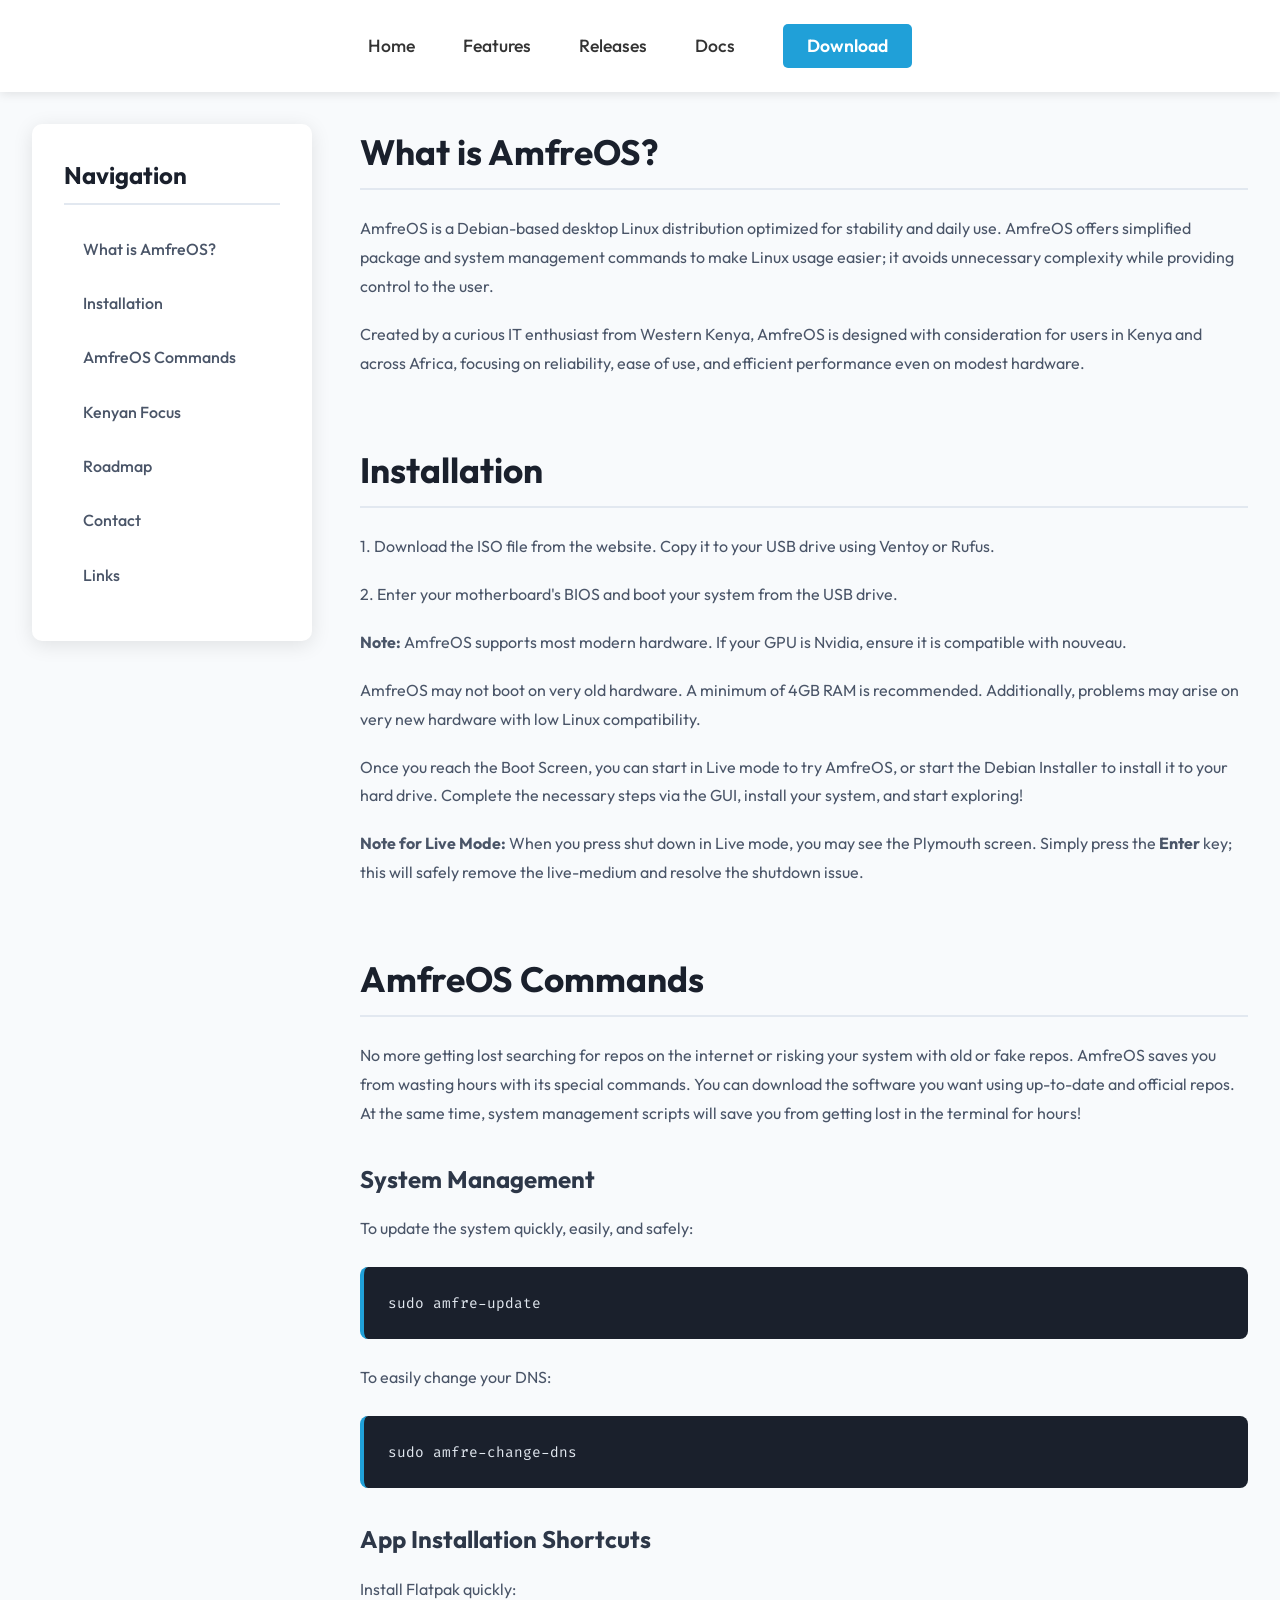
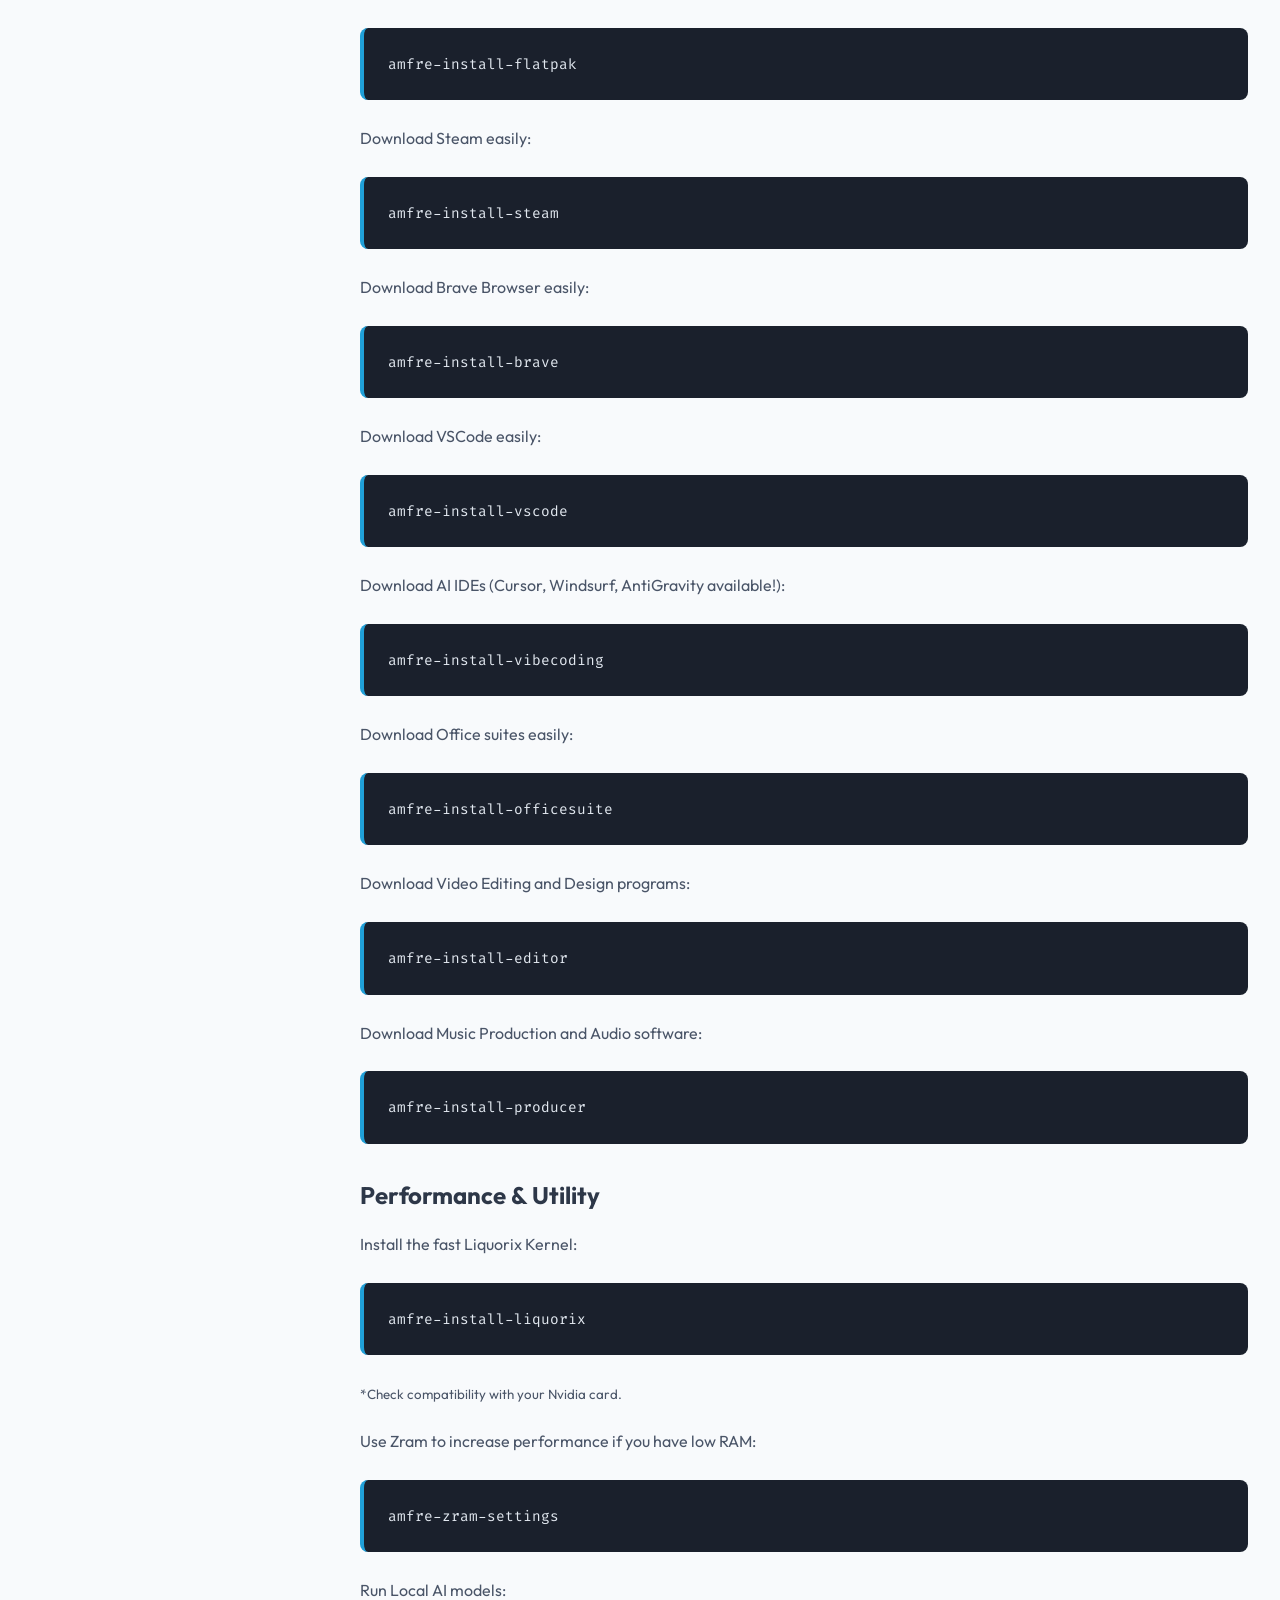
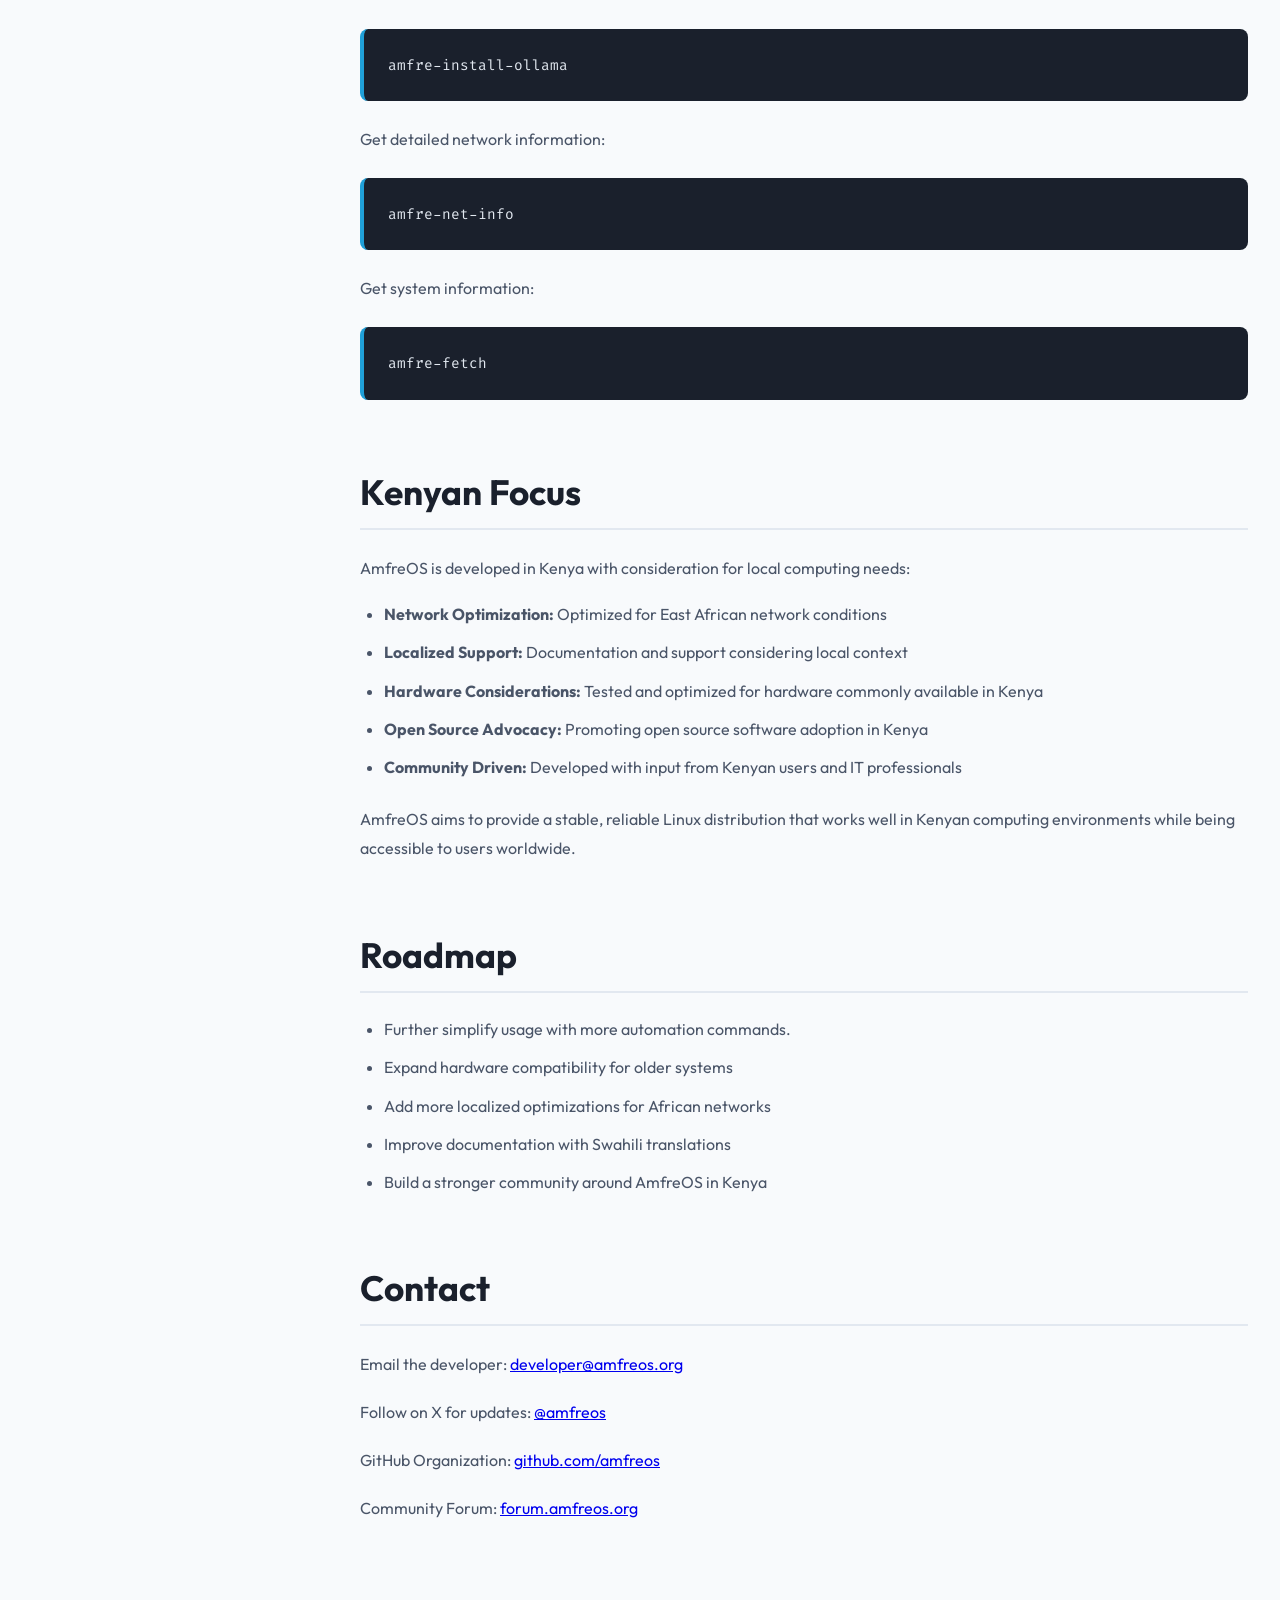
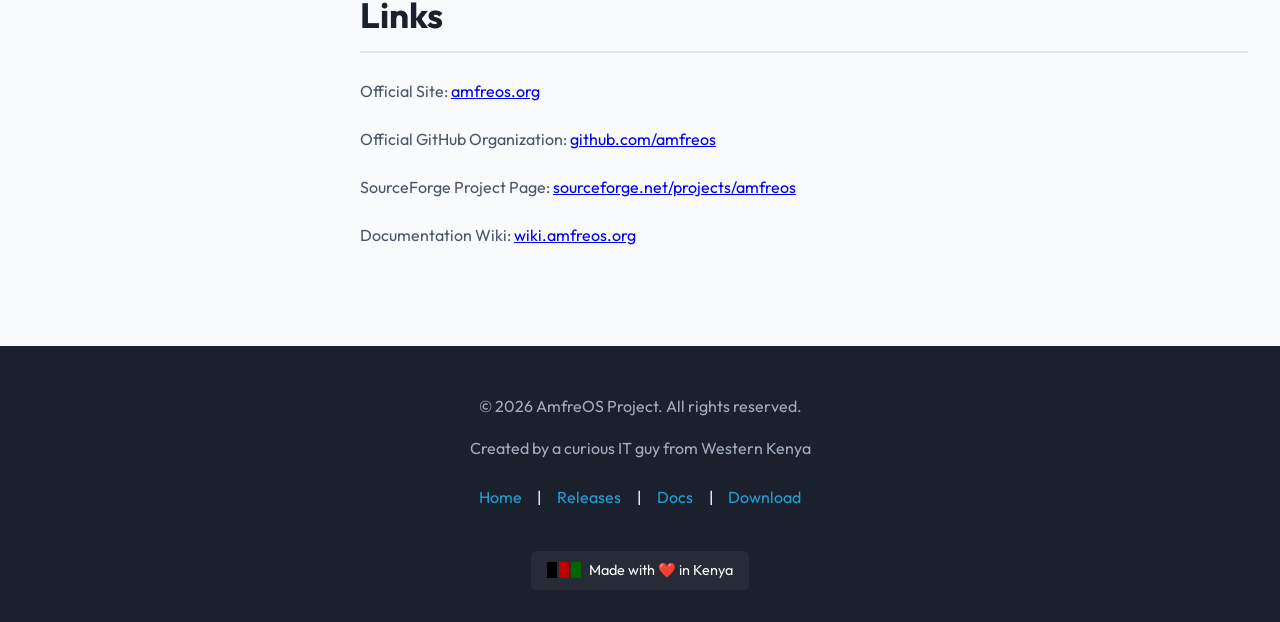
==== docs.html @ f0557f66 "Add files via upload" ====
<!DOCTYPE html>
<html lang="en">

<head>
    <meta charset="UTF-8">
    <meta name="viewport" content="width=device-width, initial-scale=1.0">
    <title>Documentation - AmfreOS Linux</title>
    <link rel="stylesheet" href="style.css">
    <link rel="icon" href="Assets/logo.png" type="image/x-icon">
    <link rel="preconnect" href="https://fonts.googleapis.com">
    <link rel="preconnect" href="https://fonts.gstatic.com" crossorigin>
    <link href="https://fonts.googleapis.com/css2?family=Outfit:wght@300;400;600;700&family=Fira+Code&display=swap" rel="stylesheet">
    <link rel="stylesheet" href="https://cdnjs.cloudflare.com/ajax/libs/font-awesome/6.0.0/css/all.min.css">
</head>

<body>
    <nav>
        <a href="index.html">Home</a>
        <a href="index.html#features">Features</a>
        <a href="releases.html">Releases</a>
        <a href="docs.html">Docs</a>
        <a href="index.html#download" class="btn-download">Download</a>
    </nav>

    <div class="container docs-layout">
        <aside class="docs-sidebar">
            <h3>Navigation</h3>
            <ul>
                <li><a href="#about">What is AmfreOS?</a></li>
                <li><a href="#installation">Installation</a></li>
                <li><a href="#commands">AmfreOS Commands</a></li>
                <li><a href="#kenyan">Kenyan Focus</a></li>
                <li><a href="#roadmap">Roadmap</a></li>
                <li><a href="#contact">Contact</a></li>
                <li><a href="#links">Links</a></li>
            </ul>
        </aside>

        <main class="docs-content">
            <section id="about">
                <h2>What is AmfreOS?</h2>
                <p>AmfreOS is a Debian-based desktop Linux distribution optimized for stability and daily use. AmfreOS offers simplified package and system management commands to make Linux usage easier; it avoids unnecessary complexity while providing control to the user.</p>
                <p>Created by a curious IT enthusiast from Western Kenya, AmfreOS is designed with consideration for users in Kenya and across Africa, focusing on reliability, ease of use, and efficient performance even on modest hardware.</p>
            </section>

            <section id="installation">
                <h2>Installation</h2>
                <p>1. Download the ISO file from the website. Copy it to your USB drive using Ventoy or Rufus.</p>
                <p>2. Enter your motherboard's BIOS and boot your system from the USB drive.</p>
                <p><strong>Note:</strong> AmfreOS supports most modern hardware. If your GPU is Nvidia, ensure it is compatible with nouveau.</p>
                <p>AmfreOS may not boot on very old hardware. A minimum of 4GB RAM is recommended. Additionally, problems may arise on very new hardware with low Linux compatibility.</p>
                <p>Once you reach the Boot Screen, you can start in Live mode to try AmfreOS, or start the Debian Installer to install it to your hard drive. Complete the necessary steps via the GUI, install your system, and start exploring!</p>
                <p><strong>Note for Live Mode:</strong> When you press shut down in Live mode, you may see the Plymouth screen. Simply press the <strong>Enter</strong> key; this will safely remove the live-medium and resolve the shutdown issue.</p>
            </section>

            <section id="commands">
                <h2>AmfreOS Commands</h2>
                <p>No more getting lost searching for repos on the internet or risking your system with old or fake repos. AmfreOS saves you from wasting hours with its special commands. You can download the software you want using up-to-date and official repos. At the same time, system management scripts will save you from getting lost in the terminal for hours!</p>

                <h3>System Management</h3>
                <p>To update the system quickly, easily, and safely:</p>
                <pre><code>sudo amfre-update</code></pre>

                <p>To easily change your DNS:</p>
                <pre><code>sudo amfre-change-dns</code></pre>

                <h3>App Installation Shortcuts</h3>
                <p>Install Flatpak quickly:</p>
                <pre><code>amfre-install-flatpak</code></pre>

                <p>Download Steam easily:</p>
                <pre><code>amfre-install-steam</code></pre>

                <p>Download Brave Browser easily:</p>
                <pre><code>amfre-install-brave</code></pre>

                <p>Download VSCode easily:</p>
                <pre><code>amfre-install-vscode</code></pre>

                <p>Download AI IDEs (Cursor, Windsurf, AntiGravity available!):</p>
                <pre><code>amfre-install-vibecoding</code></pre>

                <p>Download Office suites easily:</p>
                <pre><code>amfre-install-officesuite</code></pre>

                <p>Download Video Editing and Design programs:</p>
                <pre><code>amfre-install-editor</code></pre>

                <p>Download Music Production and Audio software:</p>
                <pre><code>amfre-install-producer</code></pre>

                <h3>Performance & Utility</h3>
                <p>Install the fast Liquorix Kernel:</p>
                <pre><code>amfre-install-liquorix</code></pre>
                <p><small>*Check compatibility with your Nvidia card.</small></p>

                <p>Use Zram to increase performance if you have low RAM:</p>
                <pre><code>amfre-zram-settings</code></pre>

                <p>Run Local AI models:</p>
                <pre><code>amfre-install-ollama</code></pre>

                <p>Get detailed network information:</p>
                <pre><code>amfre-net-info</code></pre>

                <p>Get system information:</p>
                <pre><code>amfre-fetch</code></pre>
            </section>

            <section id="kenyan">
                <h2>Kenyan Focus</h2>
                <p>AmfreOS is developed in Kenya with consideration for local computing needs:</p>
                <ul>
                    <li><strong>Network Optimization:</strong> Optimized for East African network conditions</li>
                    <li><strong>Localized Support:</strong> Documentation and support considering local context</li>
                    <li><strong>Hardware Considerations:</strong> Tested and optimized for hardware commonly available in Kenya</li>
                    <li><strong>Open Source Advocacy:</strong> Promoting open source software adoption in Kenya</li>
                    <li><strong>Community Driven:</strong> Developed with input from Kenyan users and IT professionals</li>
                </ul>
                <p>AmfreOS aims to provide a stable, reliable Linux distribution that works well in Kenyan computing environments while being accessible to users worldwide.</p>
            </section>

            <section id="roadmap">
                <h2>Roadmap</h2>
                <ul>
                    <li>Further simplify usage with more automation commands.</li>
                    <li>Expand hardware compatibility for older systems</li>
                    <li>Add more localized optimizations for African networks</li>
                    <li>Improve documentation with Swahili translations</li>
                    <li>Build a stronger community around AmfreOS in Kenya</li>
                </ul>
            </section>

            <section id="contact">
                <h2>Contact</h2>
                <p>Email the developer: <a href="mailto:developer@amfreos.org">developer@amfreos.org</a></p>
                <p>Follow on X for updates: <a href="https://x.com/amfreos" target="_blank">@amfreos</a></p>
                <p>GitHub Organization: <a href="https://github.com/amfreos" target="_blank">github.com/amfreos</a></p>
                <p>Community Forum: <a href="https://forum.amfreos.org" target="_blank">forum.amfreos.org</a></p>
            </section>

            <section id="links">
                <h2>Links</h2>
                <p>Official Site: <a href="https://amfreos.org" target="_blank">amfreos.org</a></p>
                <p>Official GitHub Organization: <a href="https://github.com/amfreos" target="_blank">github.com/amfreos</a></p>
                <p>SourceForge Project Page: <a href="https://sourceforge.net/projects/amfreos/" target="_blank">sourceforge.net/projects/amfreos</a></p>
                <p>Documentation Wiki: <a href="https://wiki.amfreos.org" target="_blank">wiki.amfreos.org</a></p>
            </section>
        </main>
    </div>

    <footer>
        <p>&copy; 2026 AmfreOS Project. All rights reserved.</p>
        <p>Created by a curious IT guy from Western Kenya</p>
        <div class="footer-links">
            <a href="index.html">Home</a> | 
            <a href="releases.html">Releases</a> | 
            <a href="docs.html">Docs</a> | 
            <a href="index.html#download">Download</a>
        </div>
        <div class="footer-kenyan">
            <div class="kenyan-flag">
                <div class="flag-stripe stripe-black"></div>
                <div class="flag-stripe stripe-red"></div>
                <div class="flag-stripe stripe-green"></div>
            </div>
            <span>Made with ❤️ in Kenya</span>
        </div>
    </footer>

    <script src="script.js"></script>
</body>

</html>
---- style.css ----
/* style.css - Original Design Updated */
* {
    margin: 0;
    padding: 0;
    box-sizing: border-box;
}

body {
    font-family: 'Outfit', sans-serif;
    line-height: 1.6;
    color: #333;
    background-color: #f8fafc;
}

/* Navigation */
nav {
    display: flex;
    justify-content: center;
    align-items: center;
    padding: 1.5rem 2rem;
    background-color: white;
    box-shadow: 0 2px 10px rgba(0, 0, 0, 0.1);
    position: sticky;
    top: 0;
    z-index: 1000;
}

nav a {
    margin: 0 1.5rem;
    text-decoration: none;
    color: #333;
    font-weight: 500;
    transition: color 0.3s ease;
    font-size: 1.1rem;
}

nav a:hover {
    color: #20A0D8;
}

.btn-download {
    background-color: #20A0D8;
    color: white !important;
    padding: 0.5rem 1.5rem;
    border-radius: 5px;
    font-weight: 600;
    transition: background-color 0.3s ease;
}

.btn-download:hover {
    background-color: #1A80B0;
}

/* Header */
header {
    text-align: center;
    padding: 4rem 2rem;
    background: linear-gradient(135deg, #f8fafc 0%, #e8f4fc 100%);
}

.logo-img {
    width: 120px;
    height: 120px;
    margin-bottom: 1.5rem;
}

h1 {
    font-size: 3.5rem;
    margin-bottom: 1rem;
    color: #1a202c;
    font-weight: 700;
}

.subtitle {
    font-size: 1.5rem;
    color: #4a5568;
    margin-bottom: 2.5rem;
    font-weight: 300;
}

/* Kenyan Badge */
.kenyan-badge {
    display: inline-flex;
    align-items: center;
    gap: 0.5rem;
    background: linear-gradient(90deg, #000000, #BB0000, #006600);
    color: white;
    padding: 0.5rem 1.2rem;
    border-radius: 20px;
    font-weight: 600;
    font-size: 0.9rem;
    margin-bottom: 2rem;
}

.kenyan-flag {
    display: flex;
    gap: 2px;
}

.flag-stripe {
    width: 10px;
    height: 16px;
}

.stripe-black { background: #000000; }
.stripe-red { background: #BB0000; }
.stripe-green { background: #006600; }

/* Buttons */
.btn {
    display: inline-block;
    padding: 0.8rem 2rem;
    border-radius: 5px;
    text-decoration: none;
    font-weight: 600;
    font-size: 1.1rem;
    transition: all 0.3s ease;
    margin: 0.5rem;
    border: 2px solid transparent;
}

.btn-primary {
    background-color: #20A0D8;
    color: white;
    border-color: #20A0D8;
}

.btn-primary:hover {
    background-color: #1A80B0;
    border-color: #1A80B0;
    transform: translateY(-2px);
    box-shadow: 0 4px 12px rgba(32, 160, 216, 0.3);
}

.btn-secondary {
    background-color: transparent;
    color: #20A0D8;
    border-color: #20A0D8;
}

.btn-secondary:hover {
    background-color: #20A0D8;
    color: white;
    transform: translateY(-2px);
}

/* Desktop Views */
.desktop-views {
    display: flex;
    justify-content: center;
    gap: 2rem;
    margin-top: 4rem;
    flex-wrap: wrap;
}

.view-box {
    width: 300px;
    height: 200px;
    border-radius: 10px;
    overflow: hidden;
    position: relative;
    cursor: pointer;
    box-shadow: 0 4px 20px rgba(0, 0, 0, 0.1);
    transition: transform 0.3s ease, box-shadow 0.3s ease;
}

.view-box:hover {
    transform: translateY(-5px);
    box-shadow: 0 8px 30px rgba(0, 0, 0, 0.15);
}

.view-box img {
    width: 100%;
    height: 100%;
    object-fit: cover;
}

.view-overlay {
    position: absolute;
    top: 0;
    left: 0;
    width: 100%;
    height: 100%;
    background: rgba(32, 160, 216, 0.9);
    display: flex;
    align-items: center;
    justify-content: center;
    opacity: 0;
    transition: opacity 0.3s ease;
}

.view-box:hover .view-overlay {
    opacity: 1;
}

.view-overlay i {
    color: white;
    font-size: 2rem;
}

/* Lightbox */
.lightbox {
    display: none;
    position: fixed;
    top: 0;
    left: 0;
    width: 100%;
    height: 100%;
    background: rgba(0, 0, 0, 0.9);
    z-index: 2000;
    align-items: center;
    justify-content: center;
    cursor: pointer;
}

.lightbox img {
    max-width: 90%;
    max-height: 90%;
    border-radius: 10px;
    box-shadow: 0 0 40px rgba(0, 0, 0, 0.5);
}

/* Features */
#features {
    padding: 5rem 2rem;
    background-color: white;
}

.features {
    display: flex;
    justify-content: center;
    gap: 2rem;
    flex-wrap: wrap;
    max-width: 1200px;
    margin: 0 auto;
}

.feature-card {
    flex: 1;
    min-width: 300px;
    padding: 2rem;
    text-align: center;
    background: #f8fafc;
    border-radius: 15px;
    transition: transform 0.3s ease, box-shadow 0.3s ease;
}

.feature-card:hover {
    transform: translateY(-10px);
    box-shadow: 0 10px 30px rgba(32, 160, 216, 0.15);
}

.feature-card i {
    font-size: 3rem;
    margin-bottom: 1.5rem;
    color: #20A0D8;
}

.feature-card h3 {
    font-size: 1.5rem;
    margin-bottom: 1rem;
    color: #1a202c;
}

.feature-card p {
    color: #4a5568;
    line-height: 1.8;
}

/* Download Section */
#download {
    padding: 5rem 2rem;
    background: linear-gradient(135deg, #e8f4fc 0%, #f8fafc 100%);
    text-align: center;
}

.download-section {
    max-width: 1200px;
    margin: 0 auto;
}

.download-section h2 {
    font-size: 2.5rem;
    margin-bottom: 1rem;
    color: #1a202c;
}

.download-section > p {
    font-size: 1.2rem;
    color: #4a5568;
    margin-bottom: 3rem;
    max-width: 600px;
    margin-left: auto;
    margin-right: auto;
}

.download-container {
    display: flex;
    justify-content: center;
    gap: 2rem;
    flex-wrap: wrap;
    margin-bottom: 3rem;
}

.download-card {
    flex: 1;
    min-width: 350px;
    padding: 2.5rem;
    background: white;
    border-radius: 15px;
    box-shadow: 0 5px 25px rgba(0, 0, 0, 0.1);
    text-align: center;
    transition: transform 0.3s ease, box-shadow 0.3s ease;
}

.download-card:hover {
    transform: translateY(-5px);
    box-shadow: 0 15px 35px rgba(0, 0, 0, 0.15);
}

.download-card i {
    font-size: 3.5rem;
    color: #20A0D8;
    margin-bottom: 1.5rem;
}

.download-card h3 {
    font-size: 1.8rem;
    margin-bottom: 1rem;
    color: #1a202c;
}

.download-card p {
    color: #4a5568;
    margin-bottom: 1.5rem;
    line-height: 1.6;
}

.file-info {
    margin-top: 1rem;
    font-size: 0.9rem;
    color: #718096;
}

/* Background wallpapers for download cards */
.download-card.desktop {
    background: linear-gradient(rgba(0, 0, 0, 0.85), rgba(0, 0, 0, 0.95)), 
                url('Assets/desktop-bg.jpg') center/cover;
    color: white;
}

.download-card.server {
    background: linear-gradient(rgba(0, 0, 0, 0.85), rgba(0, 0, 0, 0.95)), 
                url('Assets/server-bg.jpg') center/cover;
    color: white;
}

.download-card.desktop i,
.download-card.server i {
    color: #40C0F0;
}

.download-card.desktop h3,
.download-card.server h3,
.download-card.desktop p,
.download-card.server p {
    color: white;
}

/* Fallback backgrounds if images don't load */
.download-card.desktop {
    background-color: #1a202c;
}

.download-card.server {
    background-color: #2d3748;
}

/* Features tags */
.edition-features {
    display: flex;
    flex-wrap: wrap;
    gap: 0.5rem;
    justify-content: center;
    margin: 1.5rem 0;
}

.feature-tag {
    background: rgba(255, 255, 255, 0.15);
    color: white;
    padding: 0.4rem 0.8rem;
    border-radius: 20px;
    font-size: 0.9rem;
    font-weight: 500;
}

.download-card.desktop .feature-tag {
    background: rgba(32, 160, 216, 0.2);
}

.download-card.server .feature-tag {
    background: rgba(64, 192, 240, 0.2);
}

.system-requirements {
    max-width: 800px;
    margin: 3rem auto 0;
    background: white;
    padding: 2rem;
    border-radius: 15px;
    box-shadow: 0 5px 20px rgba(0, 0, 0, 0.1);
}

.system-requirements h3 {
    text-align: center;
    margin-bottom: 1.5rem;
    color: #1a202c;
    font-size: 1.5rem;
}

.requirements-grid {
    display: grid;
    grid-template-columns: repeat(auto-fit, minmax(250px, 1fr));
    gap: 2rem;
    margin-top: 1.5rem;
}

.requirement-item {
    text-align: left;
    padding: 1.5rem;
    background: #f8fafc;
    border-radius: 10px;
}

.requirement-item h4 {
    font-size: 1.2rem;
    margin-bottom: 1rem;
    color: #1a202c;
    display: flex;
    align-items: center;
    gap: 0.5rem;
}

.requirement-item h4 i {
    color: #20A0D8;
}

.requirement-item ul {
    list-style: none;
    padding-left: 0;
}

.requirement-item li {
    padding: 0.3rem 0;
    color: #4a5568;
    position: relative;
    padding-left: 1.2rem;
}

.requirement-item li:before {
    content: "•";
    color: #20A0D8;
    position: absolute;
    left: 0;
}

/* Footer */
footer {
    background-color: #1a202c;
    color: white;
    text-align: center;
    padding: 3rem 2rem 2rem;
}

footer p {
    margin-bottom: 1rem;
    color: #a0aec0;
}

.footer-links {
    margin-top: 1.5rem;
    margin-bottom: 1.5rem;
}

.footer-links a {
    color: #20A0D8;
    text-decoration: none;
    margin: 0 0.8rem;
    transition: color 0.3s ease;
}

.footer-links a:hover {
    color: #40C0F0;
    text-decoration: underline;
}

.footer-kenyan {
    display: inline-flex;
    align-items: center;
    gap: 0.5rem;
    margin-top: 1rem;
    padding: 0.5rem 1rem;
    background: rgba(255, 255, 255, 0.05);
    border-radius: 5px;
    font-size: 0.9rem;
}

/* Responsive Design */
@media (max-width: 768px) {
    nav {
        flex-direction: column;
        padding: 1rem;
    }
    
    nav a {
        margin: 0.5rem;
        font-size: 1rem;
    }
    
    h1 {
        font-size: 2.5rem;
    }
    
    .subtitle {
        font-size: 1.2rem;
    }
    
    .desktop-views {
        flex-direction: column;
        align-items: center;
    }
    
    .view-box {
        width: 100%;
        max-width: 400px;
    }
    
    .features, .download-container {
        flex-direction: column;
        align-items: center;
    }
    
    .feature-card, .download-card {
        width: 100%;
        max-width: 400px;
    }
    
    .download-card {
        min-width: 300px;
    }
    
    .kenyan-badge {
        font-size: 0.8rem;
        padding: 0.4rem 1rem;
    }
}

/* Documentation Page Styles */
.docs-layout {
    display: flex;
    max-width: 1400px;
    margin: 2rem auto;
    padding: 0 2rem;
    gap: 3rem;
}

.docs-sidebar {
    width: 280px;
    position: sticky;
    top: 2rem;
    height: fit-content;
    background: white;
    padding: 2rem;
    border-radius: 10px;
    box-shadow: 0 4px 20px rgba(0, 0, 0, 0.1);
}

.docs-sidebar h3 {
    font-size: 1.5rem;
    margin-bottom: 1.5rem;
    color: #1a202c;
    padding-bottom: 0.5rem;
    border-bottom: 2px solid #e2e8f0;
}

.docs-sidebar ul {
    list-style: none;
    padding: 0;
}

.docs-sidebar li {
    margin-bottom: 0.8rem;
}

.docs-sidebar a {
    display: block;
    padding: 0.5rem 0 0.5rem 1rem;
    text-decoration: none;
    color: #4a5568;
    border-left: 3px solid transparent;
    transition: all 0.3s ease;
    font-weight: 500;
}

.docs-sidebar a:hover,
.docs-sidebar a.active {
    color: #20A0D8;
    border-left-color: #20A0D8;
    background-color: #f8fafc;
    padding-left: 1.5rem;
}

.docs-content {
    flex: 1;
    max-width: 900px;
}

.docs-content section {
    margin-bottom: 4rem;
    scroll-margin-top: 2rem;
}

.docs-content h2 {
    font-size: 2.2rem;
    margin-bottom: 1.5rem;
    color: #1a202c;
    padding-bottom: 0.5rem;
    border-bottom: 2px solid #e2e8f0;
}

.docs-content h3 {
    font-size: 1.5rem;
    margin: 2rem 0 1rem;
    color: #2d3748;
}

.docs-content p {
    margin-bottom: 1.2rem;
    line-height: 1.8;
    color: #4a5568;
}

.docs-content ul {
    margin-bottom: 1.5rem;
    padding-left: 1.5rem;
}

.docs-content li {
    margin-bottom: 0.8rem;
    color: #4a5568;
    line-height: 1.6;
}

.docs-content pre {
    background: #1a202c;
    color: #e2e8f0;
    padding: 1.5rem;
    border-radius: 8px;
    overflow-x: auto;
    margin: 1.5rem 0;
    border-left: 4px solid #20A0D8;
    font-family: 'Fira Code', monospace;
    font-size: 0.95rem;
}

.docs-content code {
    font-family: 'Fira Code', monospace;
    background: #f7fafc;
    padding: 0.2rem 0.4rem;
    border-radius: 4px;
    color: #2d3748;
    font-size: 0.9rem;
}

.docs-content pre code {
    background: transparent;
    color: inherit;
    padding: 0;
}

/* Releases Page Styles */
.releases-container {
    max-width: 1000px;
    margin: 2rem auto;
    padding: 0 2rem 4rem;
}

.releases-container h1 {
    font-size: 3rem;
    color: #1a202c;
    margin-bottom: 1rem;
}

.releases-container .subtitle {
    font-size: 1.3rem;
    color: #4a5568;
    margin-bottom: 3rem;
}

.release-item {
    background: white;
    border-radius: 15px;
    padding: 2.5rem;
    margin-bottom: 2rem;
    box-shadow: 0 5px 25px rgba(0, 0, 0, 0.1);
    border-left: 5px solid #20A0D8;
}

.release-header {
    display: flex;
    justify-content: space-between;
    align-items: flex-start;
    margin-bottom: 2rem;
    padding-bottom: 1.5rem;
    border-bottom: 2px solid #e2e8f0;
}

.version-badge {
    display: inline-block;
    padding: 0.4rem 1rem;
    background-color: #20A0D8;
    color: white;
    border-radius: 20px;
    font-weight: 600;
    font-size: 0.9rem;
    text-transform: uppercase;
    letter-spacing: 0.5px;
}

.release-date {
    color: #718096;
    font-weight: 500;
    font-size: 1.1rem;
}

.release-item h2 {
    font-size: 1.8rem;
    color: #1a202c;
    margin-bottom: 0.5rem;
}

.changelog h3 {
    font-size: 1.4rem;
    color: #2d3748;
    margin-bottom: 1.2rem;
}

.changelog ul {
    list-style: none;
    padding-left: 0;
}

.changelog li {
    margin-bottom: 0.8rem;
    padding-left: 1.8rem;
    position: relative;
    color: #4a5568;
}

.changelog li i {
    position: absolute;
    left: 0;
    top: 0.3rem;
    color: #20A0D8;
}

.download-links {
    display: flex;
    gap: 1rem;
    margin-top: 2rem;
    flex-wrap: wrap;
}

/* Responsive Design for Docs/Releases */
@media (max-width: 1024px) {
    .docs-layout {
        flex-direction: column;
    }
    
    .docs-sidebar {
        width: 100%;
        position: static;
    }
    
    .release-header {
        flex-direction: column;
        gap: 1rem;
    }
}

@media (max-width: 768px) {
    .docs-layout {
        padding: 0 1rem;
    }
    
    .releases-container {
        padding: 0 1rem 3rem;
    }
    
    .release-item {
        padding: 1.5rem;
    }
    
    .download-links {
        flex-direction: column;
    }
}
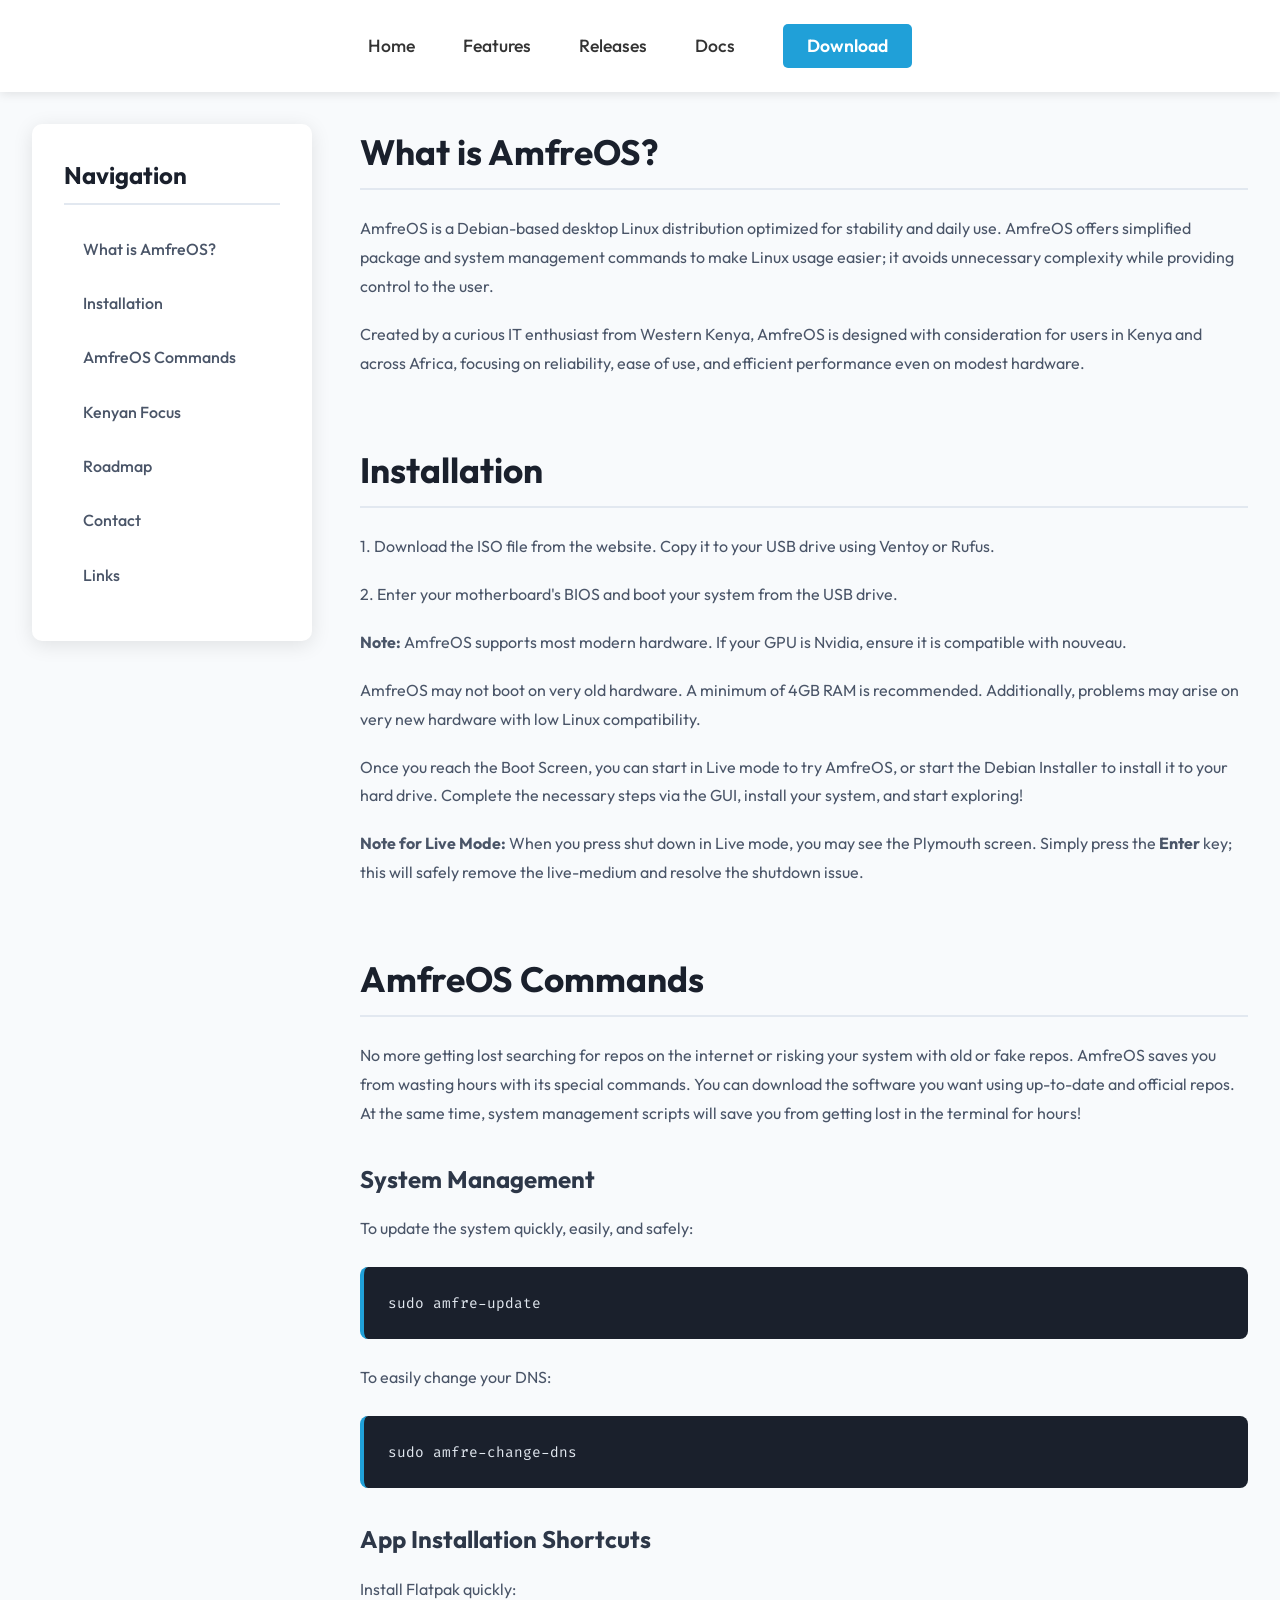
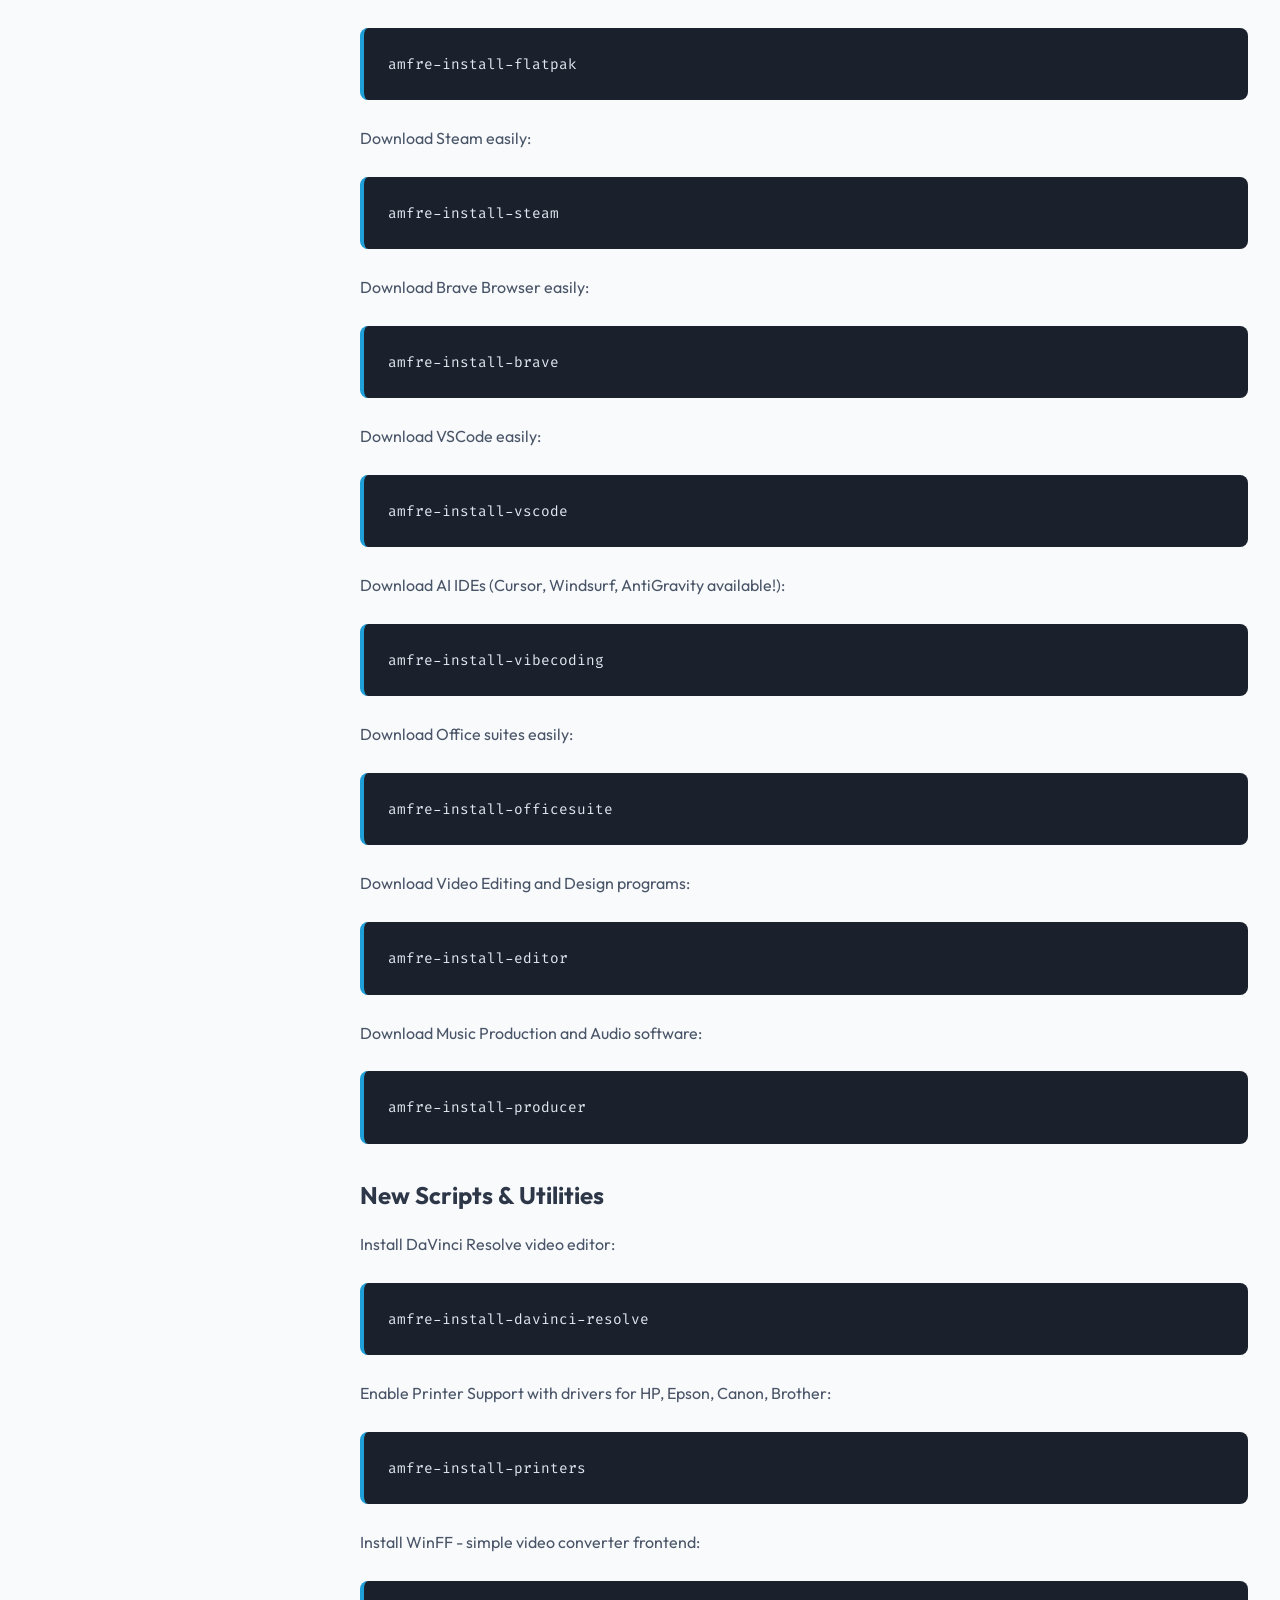
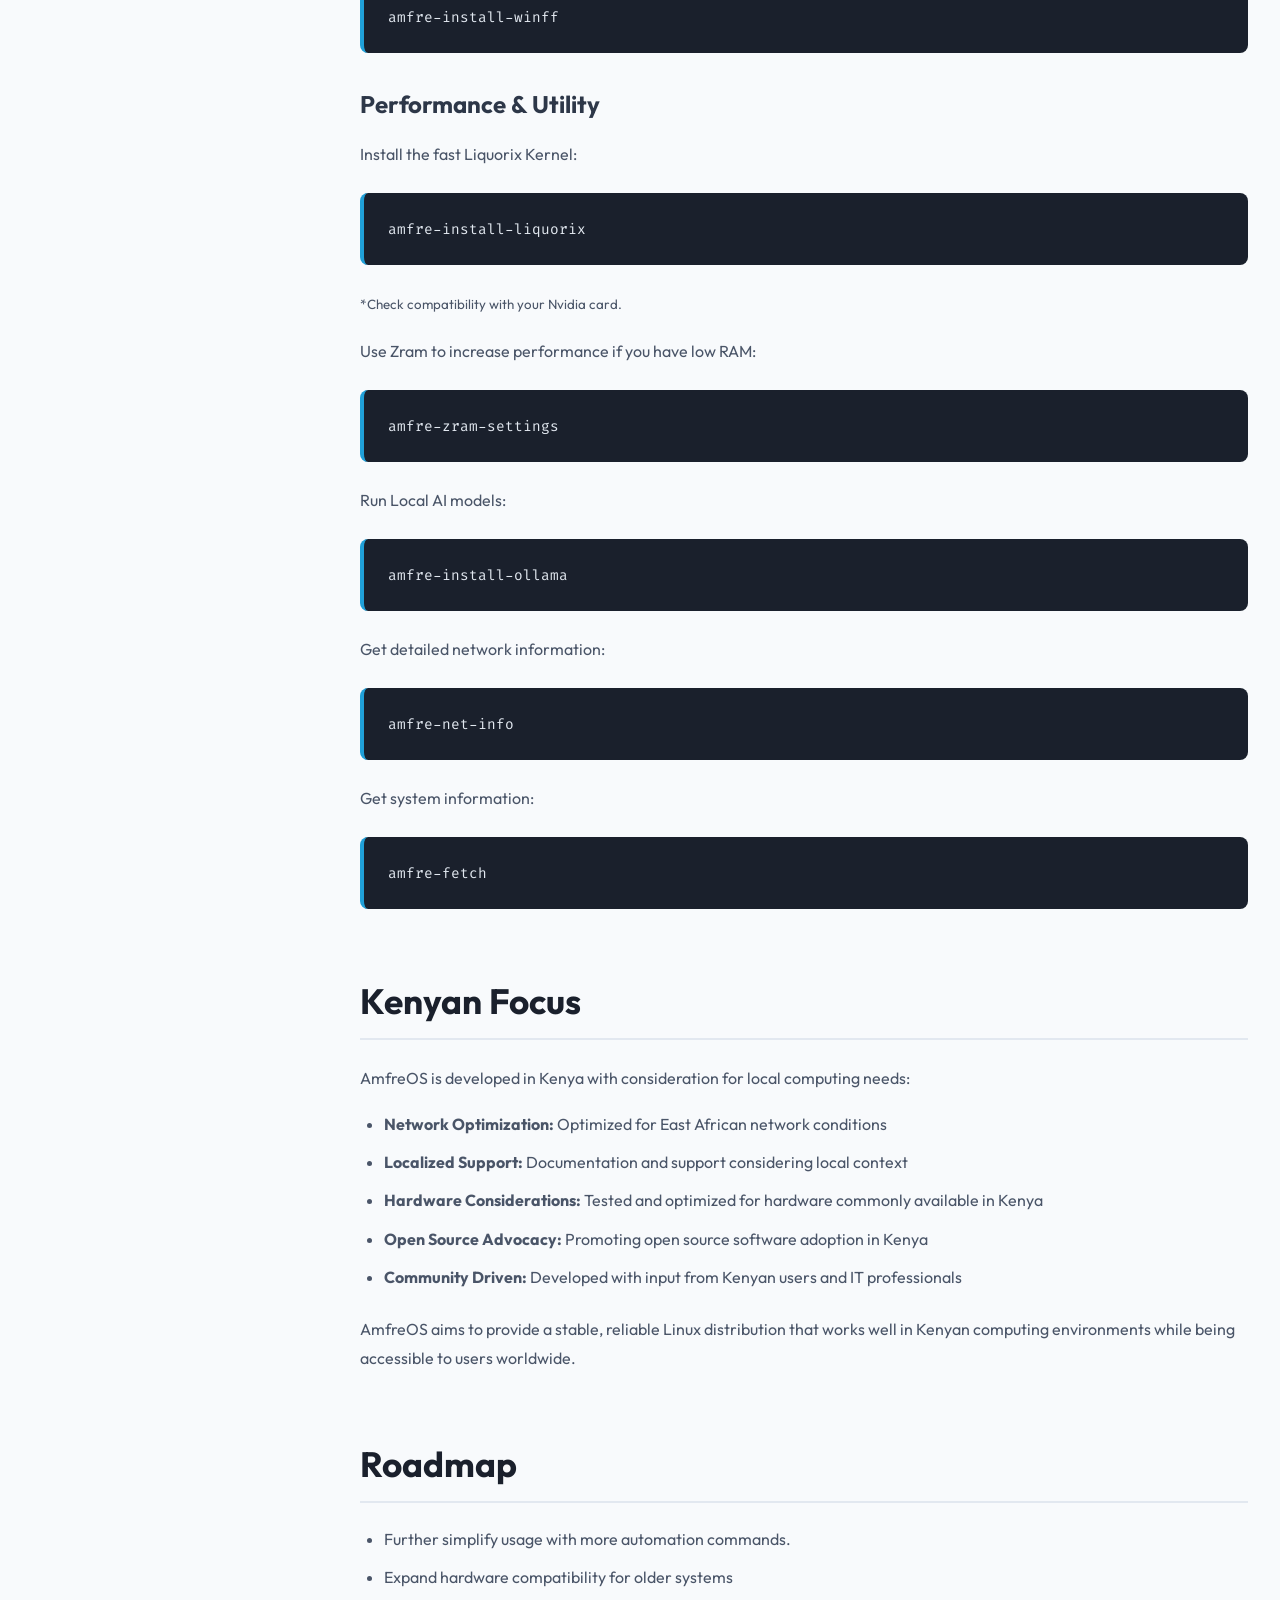
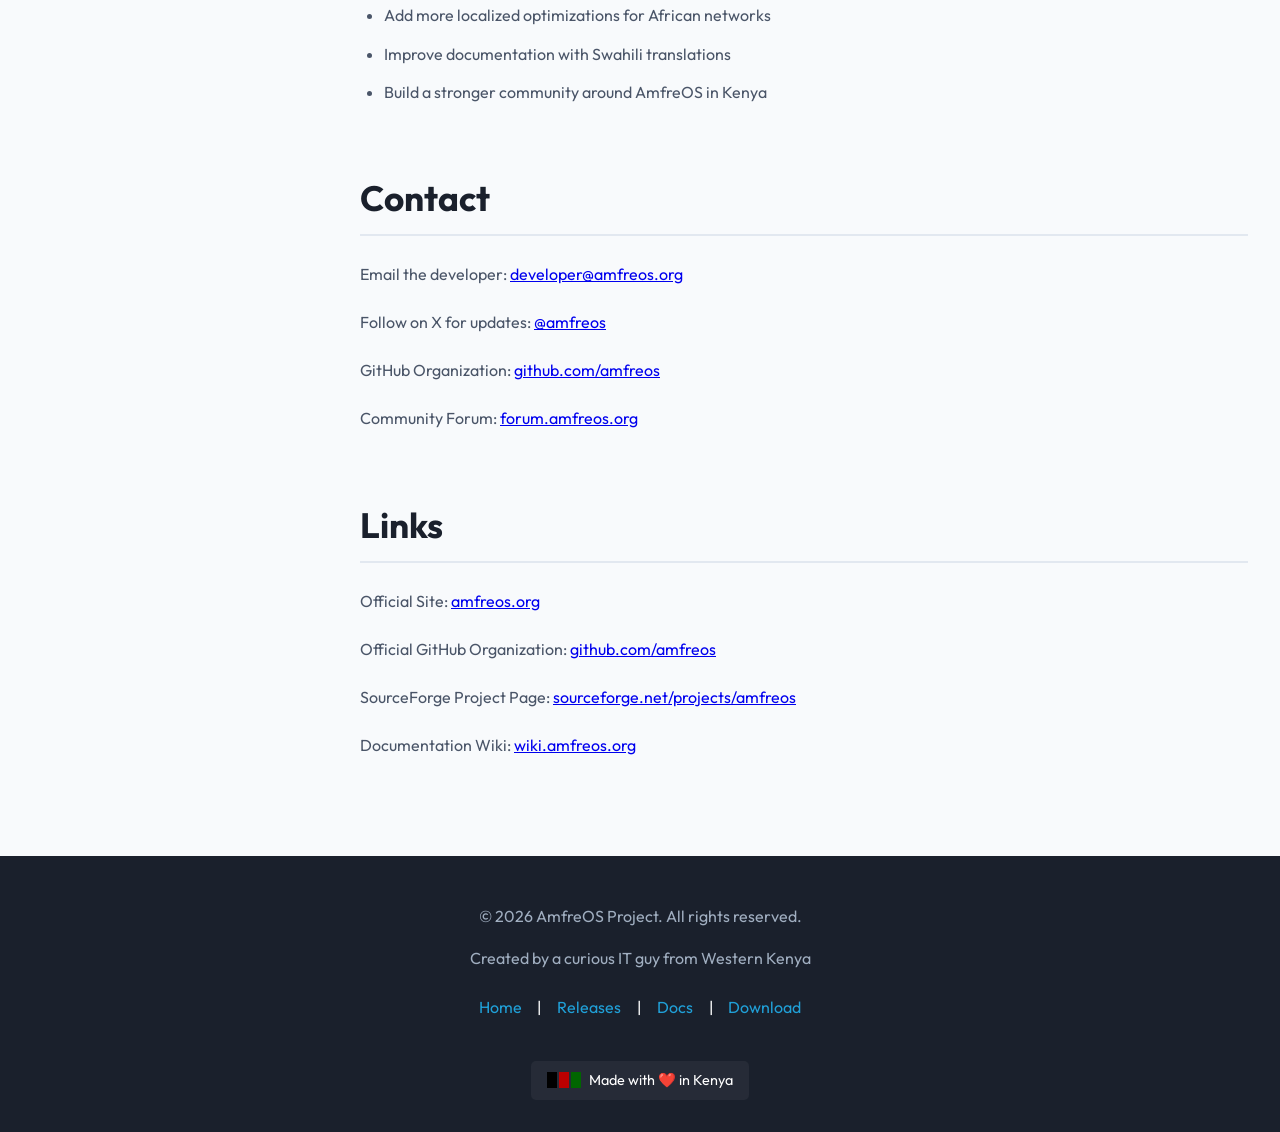
==== commit c4558e32: "Fix HTML formatting and add new installation scripts" ====
--- a/docs.html
+++ b/docs.html
@@ -2,15 +2,15 @@
 <html lang="en">
 
 <head>
-    <meta charset="UTF-8">
-    <meta name="viewport" content="width=device-width, initial-scale=1.0">
+    <meta charset="UTF-8" />
+    <meta name="viewport" content="width=device-width, initial-scale=1.0" />
     <title>Documentation - AmfreOS Linux</title>
-    <link rel="stylesheet" href="style.css">
-    <link rel="icon" href="Assets/logo.png" type="image/x-icon">
-    <link rel="preconnect" href="https://fonts.googleapis.com">
-    <link rel="preconnect" href="https://fonts.gstatic.com" crossorigin>
-    <link href="https://fonts.googleapis.com/css2?family=Outfit:wght@300;400;600;700&family=Fira+Code&display=swap" rel="stylesheet">
-    <link rel="stylesheet" href="https://cdnjs.cloudflare.com/ajax/libs/font-awesome/6.0.0/css/all.min.css">
+    <link rel="stylesheet" href="style.css" />
+    <link rel="icon" href="Assets/logo.png" type="image/x-icon" />
+    <link rel="preconnect" href="https://fonts.googleapis.com" />
+    <link rel="preconnect" href="https://fonts.gstatic.com" crossorigin />
+    <link href="https://fonts.googleapis.com/css2?family=Outfit:wght@300;400;600;700&family=Fira+Code&display=swap" rel="stylesheet" />
+    <link rel="stylesheet" href="https://cdnjs.cloudflare.com/ajax/libs/font-awesome/6.0.0/css/all.min.css" />
 </head>
 
 <body>
@@ -89,6 +89,17 @@
                 <p>Download Music Production and Audio software:</p>
                 <pre><code>amfre-install-producer</code></pre>
 
+                <h3>New Scripts &amp; Utilities</h3>
+
+                <p>Install DaVinci Resolve video editor:</p>
+                <pre><code>amfre-install-davinci-resolve</code></pre>
+
+                <p>Enable Printer Support with drivers for HP, Epson, Canon, Brother:</p>
+                <pre><code>amfre-install-printers</code></pre>
+
+                <p>Install WinFF - simple video converter frontend:</p>
+                <pre><code>amfre-install-winff</code></pre>
+
                 <h3>Performance & Utility</h3>
                 <p>Install the fast Liquorix Kernel:</p>
                 <pre><code>amfre-install-liquorix</code></pre>
@@ -153,9 +164,9 @@
         <p>&copy; 2026 AmfreOS Project. All rights reserved.</p>
         <p>Created by a curious IT guy from Western Kenya</p>
         <div class="footer-links">
-            <a href="index.html">Home</a> | 
-            <a href="releases.html">Releases</a> | 
-            <a href="docs.html">Docs</a> | 
+            <a href="index.html">Home</a> |
+            <a href="releases.html">Releases</a> |
+            <a href="docs.html">Docs</a> |
             <a href="index.html#download">Download</a>
         </div>
         <div class="footer-kenyan">
